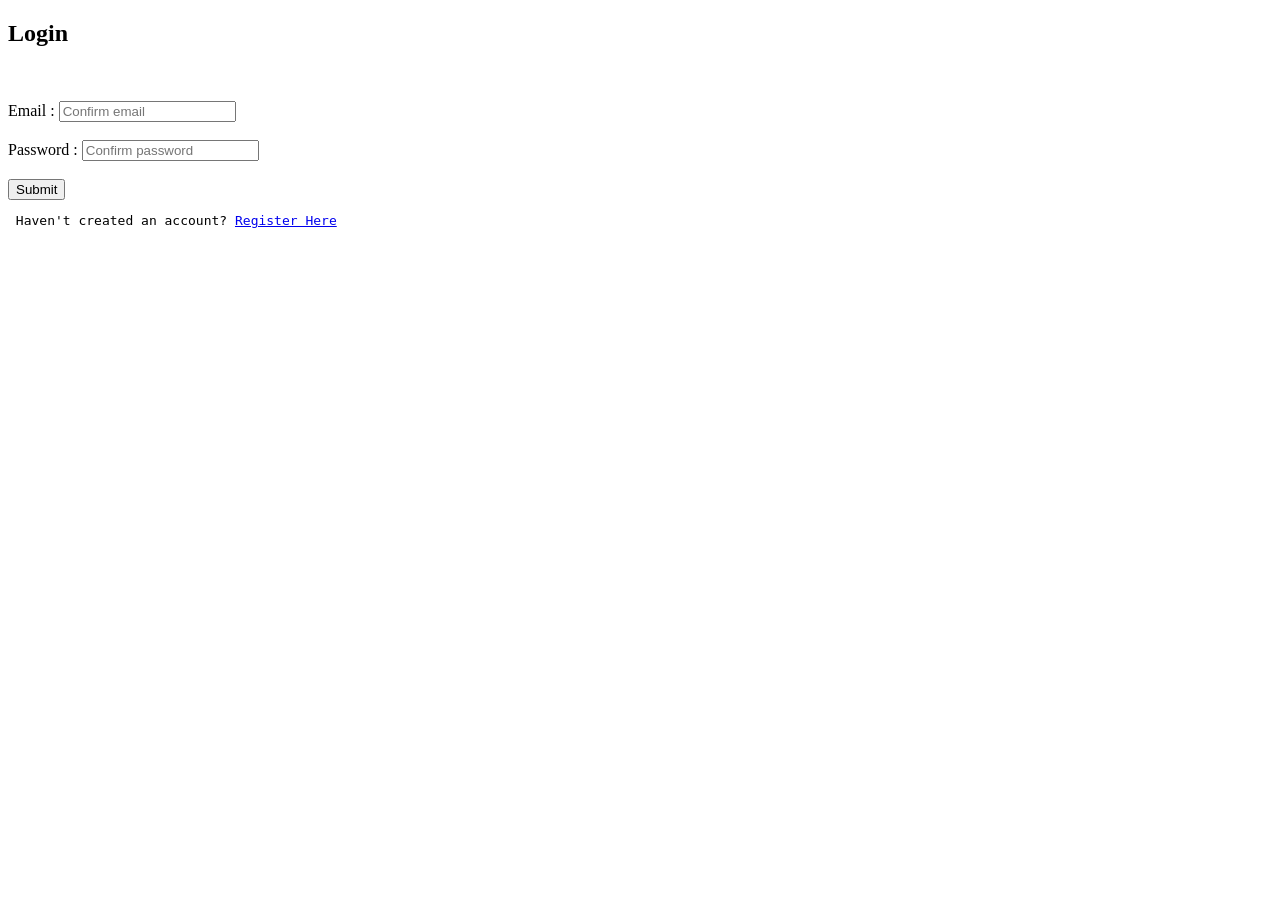
==== src/main/resources/static/html/account.html @ 8f20755e "Initial commit - ECommerce Web Application" ====
<!DOCTYPE html>
<html>
<head>
    <meta charset="UTF-8">
    <title>My Account - OneKart</title>
</head>
<body>
<h3><b>Welcome to Accounts page</b></h3>
<div id="account-content">
    <h2>My Account</h2>
    <br>
    <p><strong>Name : </strong><span id="display-name"></span></p>
    <p><strong>Email : </strong><span id="display-email"></span></p>
    <br>
    <button onclick="logout()">Logout</button>
</div>
<script src="../javascript/account.js"></script>
</body>
</html>
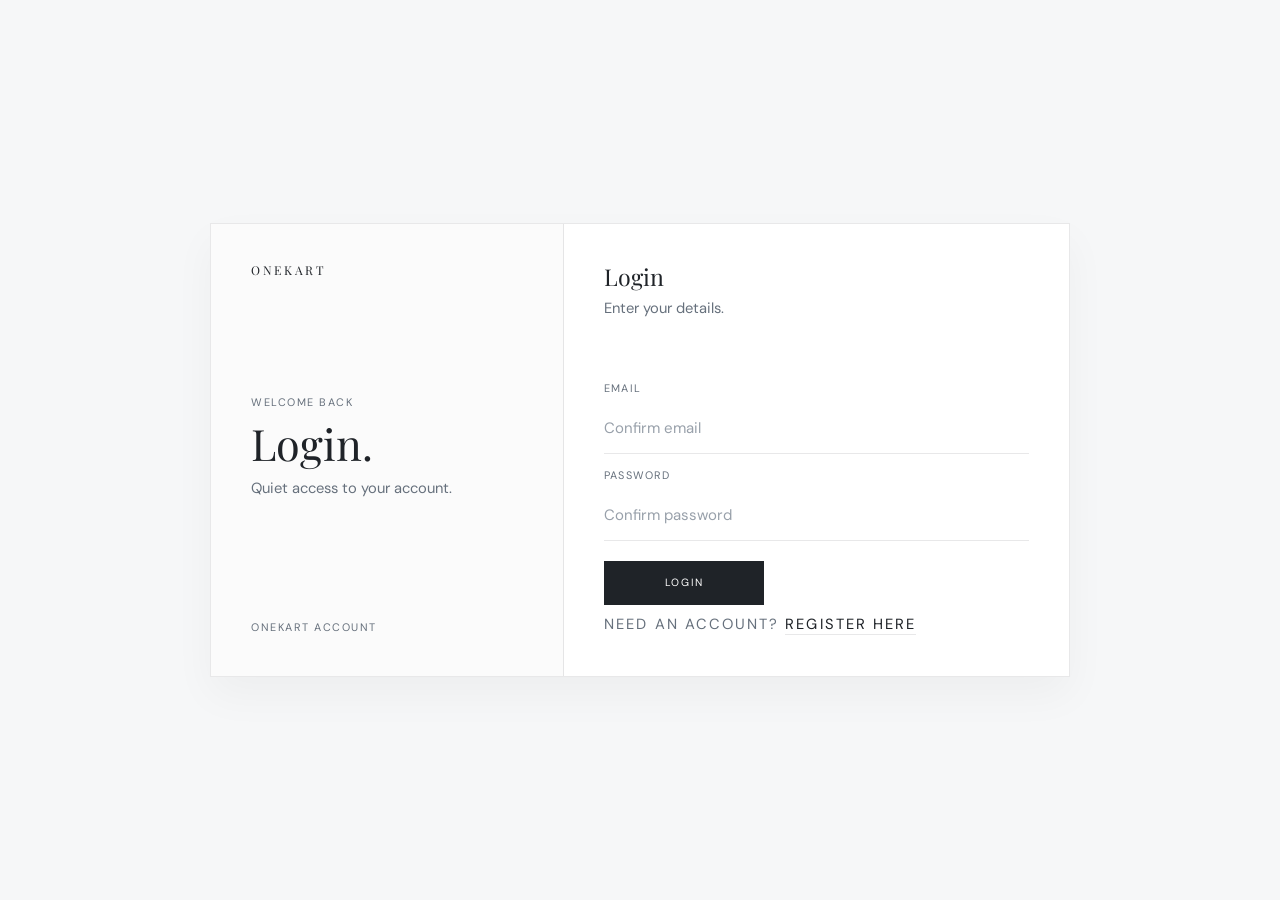
==== commit a30e1cff: "accounts work css styling , Login and registerpage styling by Yash" ====
--- a/src/main/resources/static/html/account.html
+++ b/src/main/resources/static/html/account.html
@@ -1,19 +1,110 @@
 <!DOCTYPE html>
-<html>
+<html lang="en">
 <head>
     <meta charset="UTF-8">
+    <meta name="viewport" content="width=device-width, initial-scale=1.0">
     <title>My Account - OneKart</title>
+    <link rel="preconnect" href="https://fonts.googleapis.com">
+    <link rel="preconnect" href="https://fonts.gstatic.com" crossorigin>
+    <link href="https://fonts.googleapis.com/css2?family=DM+Sans:wght@300;400;500&family=Playfair+Display:ital,wght@0,400;0,700;1,400&display=swap" rel="stylesheet">
+    <link rel="stylesheet" href="../css/styles.css">
 </head>
 <body>
-<h3><b>Welcome to Accounts page</b></h3>
-<div id="account-content">
-    <h2>My Account</h2>
-    <br>
-    <p><strong>Name : </strong><span id="display-name"></span></p>
-    <p><strong>Email : </strong><span id="display-email"></span></p>
-    <br>
-    <button onclick="logout()">Logout</button>
-</div>
+<nav id="main-nav">
+    <a href="index.html" class="nav-logo" aria-label="OneKart home">OneKart</a>
+    <ul class="nav-links" role="list">
+        <li><a href="new.html">New In</a></li>
+        <li><a href="women.html">Women</a></li>
+        <li><a href="men.html">Men</a></li>
+        <li><a href="electronics.html">Electronics</a></li>
+        <li><a href="sale.html">Sale</a></li>
+    </ul>
+    <div class="nav-actions">
+        <a class="nav-icon" href="index.html" aria-label="Back to home">
+            <svg width="18" height="18" fill="none" stroke="currentColor" stroke-width="1.5" viewBox="0 0 24 24" aria-hidden="true">
+                <path d="M15 18l-6-6 6-6"/>
+            </svg>
+        </a>
+        <button class="nav-icon account-chip" id="account-btn" aria-label="Account">
+            <svg width="18" height="18" fill="none" stroke="currentColor" stroke-width="1.5" viewBox="0 0 24 24" aria-hidden="true">
+                <path d="M20 21v-2a4 4 0 0 0-4-4H8a4 4 0 0 0-4 4v2"/><circle cx="12" cy="7" r="4"/>
+            </svg>
+            <span>Account</span>
+        </button>
+    </div>
+</nav>
+
+<main class="account-main">
+    <section class="account-hero container" aria-label="Account introduction">
+        <p class="catalog-eyebrow">OneKart Profile</p>
+        <h1>Account overview</h1>
+        <p>Your OneKart details, presented with the same quiet, minimal look as the rest of the storefront.</p>
+    </section>
+
+    <section class="account-section container" aria-label="Account details">
+        <div id="account-content" class="account-card" style="display: none;">
+            <div class="account-card-top">
+                <div>
+                    <p class="account-label">Welcome</p>
+                    <h2>My Account</h2>
+                </div>
+                <button class="account-logout" type="button" onclick="logout()">Logout</button>
+            </div>
+
+            <div class="account-grid">
+                <article class="account-detail">
+                    <p class="account-detail-label">Name</p>
+                    <p class="account-detail-value" id="display-name"></p>
+                </article>
+                <article class="account-detail">
+                    <p class="account-detail-label">Email</p>
+                    <p class="account-detail-value" id="display-email"></p>
+                </article>
+            </div>
+
+            <div class="account-note">
+                <p>Signed in to OneKart with an active secure session.</p>
+            </div>
+        </div>
+    </section>
+</main>
+
+<footer>
+    <div class="container">
+        <div class="footer-grid">
+            <div class="footer-brand">
+                <div class="footer-logo">OneKart</div>
+                <p>Your one-stop online store for fashion, electronics, and everyday essentials with secure checkout and fast delivery.</p>
+            </div>
+            <div class="footer-col">
+                <p class="footer-col-title">Shop</p>
+                <ul>
+                    <li><a href="new.html">New Arrivals</a></li>
+                    <li><a href="women.html">Women's Collection</a></li>
+                    <li><a href="men.html">Men's Collection</a></li>
+                    <li><a href="electronics.html">Electronics</a></li>
+                </ul>
+            </div>
+            <div class="footer-col">
+                <p class="footer-col-title">Help</p>
+                <ul>
+                    <li><a href="#">FAQ &amp; Contact</a></li>
+                    <li><a href="#">Shipping &amp; Returns</a></li>
+                    <li><a href="#">Track Order</a></li>
+                    <li><a href="#">Support</a></li>
+                </ul>
+            </div>
+        </div>
+    </div>
+    <div class="footer-bottom">
+        <span>&copy; 2026 OneKart. All rights reserved.</span>
+        <div>
+            <a href="#">Privacy Policy</a>
+            <a href="#">Terms of Service</a>
+        </div>
+    </div>
+</footer>
+
 <script src="../javascript/account.js"></script>
 </body>
-</html>+</html>
--- a/src/main/resources/static/css/styles.css
+++ b/src/main/resources/static/css/styles.css
@@ -0,0 +1,685 @@
+/* Design Tokens */
+:root {
+    --uni-cloud: #f4f5f6;
+    --uni-sheet: #ffffff;
+    --uni-ink: #1f2328;
+    --uni-dust: #606773;
+    --uni-stroke: #dde1e6;
+    --uni-navlift: 64px;
+}
+
+/* Base Reset */
+*,
+*::before,
+*::after {
+    box-sizing: border-box;
+    margin: 0;
+    padding: 0;
+}
+
+/* Global Elements */
+body {
+    font: 400 15px/1.6 "DM Sans", sans-serif;
+    color: var(--uni-ink);
+    background: var(--uni-cloud);
+}
+
+img {
+    display: block;
+    max-width: 100%;
+}
+
+a {
+    color: inherit;
+    text-decoration: none;
+}
+
+ul {
+    list-style: none;
+}
+
+button {
+    font: inherit;
+    border: 0;
+    background: none;
+    cursor: pointer;
+}
+
+.container {
+    width: min(1240px, 100% - 2rem);
+    margin-inline: auto;
+}
+
+section {
+    padding: 3rem 0;
+}
+
+/* Navigation */
+nav {
+    position: fixed;
+    inset: 0 0 auto;
+    z-index: 100;
+
+    display: flex;
+    align-items: center;
+    justify-content: space-between;
+
+    height: var(--uni-navlift);
+    padding: 0 1rem;
+    background: var(--uni-sheet);
+    border-bottom: 1px solid var(--uni-stroke);
+}
+
+.nav-logo {
+    font: 400 0.95rem/1 "Playfair Display", serif;
+    letter-spacing: 0.22em;
+    text-transform: uppercase;
+}
+
+.nav-links {
+    position: absolute;
+    left: 50%;
+    transform: translateX(-50%);
+    display: flex;
+    gap: 1.4rem;
+}
+
+.nav-links a {
+    font-size: 0.68rem;
+    letter-spacing: 0.14em;
+    text-transform: uppercase;
+    color: var(--uni-dust);
+}
+
+.nav-links a:hover,
+.nav-links a.active {
+    color: var(--uni-ink);
+}
+
+.nav-actions {
+    display: flex;
+    align-items: center;
+    gap: 0.25rem;
+}
+
+.nav-icon {
+    display: grid;
+    place-items: center;
+    width: 2.15rem;
+    height: 2.15rem;
+    color: var(--uni-dust);
+}
+
+.nav-mobile-drawer {
+    position: fixed;
+    inset: var(--uni-navlift) 0 auto;
+    z-index: 90;
+
+    display: none;
+    flex-direction: column;
+    gap: 0.7rem;
+
+    padding: 1rem;
+    background: var(--uni-sheet);
+    border-bottom: 1px solid var(--uni-stroke);
+    transform: translateY(-110%);
+}
+
+.nav-mobile-drawer a {
+    padding: 0.1rem 0 0.6rem;
+    border-bottom: 1px solid var(--uni-stroke);
+    color: var(--uni-dust);
+}
+
+.search-overlay {
+    position: fixed;
+    inset: 0;
+    z-index: 120;
+
+    display: none;
+    align-items: flex-start;
+    justify-content: center;
+
+    padding-top: 6.5rem;
+    background: rgba(22, 26, 32, 0.35);
+}
+
+.search-overlay-bg {
+    position: absolute;
+    inset: 0;
+}
+
+.search-box {
+    position: relative;
+    width: min(680px, 100% - 2rem);
+}
+
+.search-input {
+    width: 100%;
+    padding: 0.75rem 0;
+    border: 0;
+    border-bottom: 1px solid rgba(255, 255, 255, 0.7);
+    outline: 0;
+    background: transparent;
+    color: #fff;
+    font: 400 clamp(1.5rem, 4vw, 2.2rem) / 1.2 "Playfair Display", serif;
+}
+
+.search-input::placeholder {
+    color: rgba(255, 255, 255, 0.75);
+}
+
+/* Home Hero */
+.hero {
+    position: relative;
+    min-height: 82vh;
+    overflow: hidden;
+    display: grid;
+    place-items: center;
+    padding-top: var(--uni-navlift);
+}
+
+.hero-bg,
+.hero-bg img,
+.hero-overlay {
+    position: absolute;
+    inset: 0;
+}
+
+.hero-bg img {
+    width: 100%;
+    height: 100%;
+    object-fit: cover;
+    filter: saturate(0.68);
+}
+
+.hero-overlay {
+    background: rgba(16, 20, 26, 0.45);
+}
+
+.hero-content {
+    position: relative;
+    z-index: 1;
+    width: min(900px, 100% - 2rem);
+    text-align: center;
+    color: #fff;
+}
+
+.hero-eyebrow {
+    font-size: 0.72rem;
+    letter-spacing: 0.26em;
+    text-transform: uppercase;
+    opacity: 0.9;
+}
+
+.hero-title {
+    margin-top: 0.7rem;
+    font: 400 clamp(2.3rem, 8vw, 5.3rem) / 1.05 "Playfair Display", serif;
+}
+
+.hero-ctas {
+    display: flex;
+    justify-content: center;
+    flex-wrap: wrap;
+    gap: 0.75rem;
+    margin-top: 1.6rem;
+}
+
+.btn-hero-primary,
+.btn-hero-outline {
+    padding: 0.75rem 1.2rem;
+    border: 1px solid rgba(255, 255, 255, 0.65);
+    font-size: 0.64rem;
+    letter-spacing: 0.14em;
+    text-transform: uppercase;
+}
+
+.btn-hero-primary {
+    background: #fff;
+    color: #171c22;
+}
+
+.btn-hero-outline {
+    color: #fff;
+}
+
+/* Shared Section Headers */
+.section-categories,
+.section-arrivals,
+footer {
+    border-top: 1px solid var(--uni-stroke);
+}
+
+.section-header {
+    margin-bottom: 1.5rem;
+}
+
+.section-header h2 {
+    font: 400 clamp(1.75rem, 4vw, 2.3rem) / 1.15 "Playfair Display", serif;
+}
+
+.section-header p,
+.product-category,
+.footer-brand p,
+.footer-col ul a,
+.footer-bottom {
+    color: var(--uni-dust);
+}
+
+.section-header p {
+    max-width: 38rem;
+    margin-top: 0.45rem;
+    font-size: 0.9rem;
+}
+
+.section-header.center {
+    text-align: center;
+}
+
+.section-header.center p {
+    margin-inline: auto;
+}
+
+.section-header.split {
+    display: flex;
+    align-items: flex-end;
+    justify-content: space-between;
+    gap: 1rem;
+}
+
+.view-all-link {
+    font-size: 0.66rem;
+    letter-spacing: 0.12em;
+    text-transform: uppercase;
+    color: var(--uni-dust);
+}
+
+/* Product and Category Grids */
+.category-grid,
+.product-grid,
+.catalog-grid {
+    display: grid;
+    grid-template-columns: repeat(4, minmax(0, 1fr));
+    gap: 0.85rem;
+}
+
+.category-tile,
+.product-card,
+.catalog-card {
+    border: 1px solid var(--uni-stroke);
+    background: var(--uni-sheet);
+}
+
+.category-tile {
+    position: relative;
+    height: clamp(205px, 27vw, 320px);
+    overflow: hidden;
+}
+
+.category-tile img,
+.product-img-wrap img,
+.catalog-media img {
+    width: 100%;
+    height: 100%;
+    object-fit: cover;
+}
+
+.category-tile::after {
+    content: "";
+    position: absolute;
+    inset: 0;
+    background: linear-gradient(to top, rgba(16, 20, 26, 0.65), transparent 60%);
+}
+
+.category-label {
+    position: absolute;
+    left: 0;
+    right: 0;
+    bottom: 0;
+    z-index: 1;
+    padding: 0.9rem;
+    color: #fff;
+}
+
+.category-label h3 {
+    font: 400 1.25rem/1.1 "Playfair Display", serif;
+}
+
+.explore-link {
+    display: inline-flex;
+    align-items: center;
+    gap: 0.3rem;
+    font-size: 0.62rem;
+    letter-spacing: 0.12em;
+    text-transform: uppercase;
+}
+
+.product-card a,
+.catalog-card a {
+    display: block;
+}
+
+.product-img-wrap,
+.catalog-media {
+    position: relative;
+    aspect-ratio: 3 / 4;
+    overflow: hidden;
+    background: #eceff2;
+}
+
+.badge-new {
+    position: absolute;
+    top: 0.5rem;
+    left: 0.5rem;
+    padding: 0.15rem 0.45rem;
+    border: 1px solid var(--uni-stroke);
+    background: #fff;
+    font-size: 0.56rem;
+    letter-spacing: 0.11em;
+    text-transform: uppercase;
+}
+
+.card-actions {
+    position: absolute;
+    inset: auto 0 0;
+}
+
+.add-bag-btn {
+    width: 100%;
+    padding: 0.68rem 0;
+    display: flex;
+    justify-content: center;
+    gap: 0.4rem;
+    background: rgba(24, 29, 36, 0.9);
+    color: #fff;
+    font-size: 0.62rem;
+    letter-spacing: 0.11em;
+    text-transform: uppercase;
+}
+
+.product-info,
+.catalog-info {
+    padding: 0.7rem 0.5rem 0.8rem;
+    text-align: center;
+}
+
+.product-name,
+.catalog-info h3 {
+    font: 400 0.98rem/1.35 "Playfair Display", serif;
+}
+
+.product-category,
+.catalog-meta {
+    margin: 0.2rem 0 0.3rem;
+    font-size: 0.62rem;
+    letter-spacing: 0.11em;
+    text-transform: uppercase;
+}
+
+.product-price,
+.catalog-price {
+    font-size: 0.9rem;
+}
+
+/* Catalog and Page Layouts */
+.catalog-main,
+.new-in-main {
+    padding-top: calc(var(--uni-navlift) + 0.7rem);
+}
+
+.account-main {
+    min-height: 100vh;
+    padding-top: calc(var(--uni-navlift) + 0.7rem);
+    background: var(--uni-cloud);
+}
+
+.new-in-main {
+    min-height: 40vh;
+}
+
+.catalog-hero {
+    padding: 1rem 0 1.4rem;
+    border-bottom: 1px solid var(--uni-stroke);
+}
+
+.catalog-eyebrow {
+    font-size: 0.66rem;
+    letter-spacing: 0.16em;
+    text-transform: uppercase;
+    color: var(--uni-dust);
+}
+
+.catalog-hero h1 {
+    margin-top: 0.55rem;
+    font: 400 clamp(1.9rem, 5vw, 3.1rem) / 1.1 "Playfair Display", serif;
+}
+
+.catalog-hero p:last-child {
+    margin-top: 0.6rem;
+    color: var(--uni-dust);
+}
+
+.catalog-section {
+    padding: 2rem 0;
+}
+
+.catalog-head {
+    display: flex;
+    justify-content: space-between;
+    align-items: flex-end;
+    gap: 1rem;
+    margin-bottom: 1.2rem;
+}
+
+.catalog-head h2 {
+    font: 400 clamp(1.35rem, 3.2vw, 1.95rem) / 1.15 "Playfair Display", serif;
+}
+
+/* Account Page */
+.account-hero {
+    padding: 1rem 0 1.25rem;
+    border-bottom: 1px solid var(--uni-stroke);
+}
+
+.account-section {
+    padding: 2rem 0 3rem;
+}
+
+.account-card {
+    border: 1px solid var(--uni-stroke);
+    background: var(--uni-sheet);
+}
+
+.account-card-top {
+    display: flex;
+    align-items: flex-start;
+    justify-content: space-between;
+    gap: 1rem;
+    padding: 1.2rem 1.2rem 1rem;
+    border-bottom: 1px solid var(--uni-stroke);
+}
+
+.account-label,
+.account-detail-label {
+    font-size: 0.68rem;
+    letter-spacing: 0.16em;
+    text-transform: uppercase;
+    color: var(--uni-dust);
+}
+
+.account-card-top h2 {
+    margin-top: 0.3rem;
+    font: 400 clamp(1.55rem, 4vw, 2rem) / 1.08 "Playfair Display", serif;
+}
+
+.account-logout {
+    padding: 0.7rem 0.95rem;
+    border: 1px solid var(--uni-stroke);
+    background: transparent;
+    color: var(--uni-ink);
+    font-size: 0.66rem;
+    letter-spacing: 0.14em;
+    text-transform: uppercase;
+}
+
+.account-grid {
+    display: grid;
+    grid-template-columns: repeat(2, minmax(0, 1fr));
+    gap: 0;
+    padding: 0;
+}
+
+.account-detail {
+    padding: 1.2rem;
+    border-right: 1px solid var(--uni-stroke);
+}
+
+.account-detail:last-child {
+    border-right: 0;
+}
+
+.account-detail-value {
+    margin-top: 0.35rem;
+    font: 400 1.1rem/1.35 "Playfair Display", serif;
+    word-break: break-word;
+}
+
+.account-note {
+    padding: 0.95rem 1.2rem 1.2rem;
+    border-top: 1px solid var(--uni-stroke);
+    font-size: 0.9rem;
+    color: var(--uni-dust);
+}
+
+.account-chip {
+    width: auto;
+    padding: 0 0.7rem;
+    gap: 0.4rem;
+    border: 1px solid var(--uni-stroke);
+    background: var(--uni-sheet);
+}
+
+.account-chip span {
+    font-size: 0.68rem;
+    letter-spacing: 0.06em;
+    text-transform: uppercase;
+}
+
+/* Footer */
+footer {
+    padding: 2.7rem 0 1.3rem;
+}
+
+.footer-grid {
+    display: grid;
+    grid-template-columns: 2fr 1fr 1fr;
+    gap: 1.4rem;
+    padding-bottom: 1.8rem;
+    border-bottom: 1px solid var(--uni-stroke);
+}
+
+.footer-logo {
+    margin-bottom: 0.7rem;
+    font: 400 0.98rem/1 "Playfair Display", serif;
+    letter-spacing: 0.18em;
+    text-transform: uppercase;
+}
+
+.footer-brand p,
+.footer-col ul a {
+    font-size: 0.86rem;
+}
+
+.footer-col-title {
+    margin-bottom: 0.7rem;
+    font-size: 0.66rem;
+    letter-spacing: 0.14em;
+    text-transform: uppercase;
+}
+
+.footer-col ul {
+    display: grid;
+    gap: 0.4rem;
+}
+
+.footer-bottom {
+    display: flex;
+    justify-content: space-between;
+    align-items: center;
+    padding-top: 0.9rem;
+    font-size: 0.78rem;
+}
+
+.footer-bottom div {
+    display: flex;
+    gap: 0.9rem;
+}
+
+/* Tablet Layout */
+@media (max-width: 980px) {
+    :root {
+        --uni-navlift: 60px;
+    }
+
+    .nav-links {
+        display: none;
+    }
+
+    .nav-mobile-drawer {
+        display: flex;
+    }
+
+    .category-grid,
+    .product-grid,
+    .catalog-grid {
+        grid-template-columns: repeat(2, minmax(0, 1fr));
+    }
+
+    .footer-grid {
+        grid-template-columns: 1fr 1fr;
+    }
+}
+
+/* Mobile Layout */
+@media (max-width: 660px) {
+    .container {
+        width: min(1240px, 100% - 1.2rem);
+    }
+
+    .hero-ctas {
+        flex-direction: column;
+    }
+
+    .section-header.split,
+    .catalog-head {
+        flex-direction: column;
+        align-items: flex-start;
+    }
+
+    .account-card-top {
+        flex-direction: column;
+    }
+
+    .account-grid {
+        grid-template-columns: 1fr;
+    }
+
+    .account-detail {
+        border-right: 0;
+        border-bottom: 1px solid var(--uni-stroke);
+    }
+
+    .account-detail:last-child {
+        border-bottom: 0;
+    }
+
+    .footer-grid {
+        grid-template-columns: 1fr;
+    }
+
+    .footer-bottom {
+        flex-direction: column;
+        align-items: flex-start;
+        gap: 0.5rem;
+    }
+}
